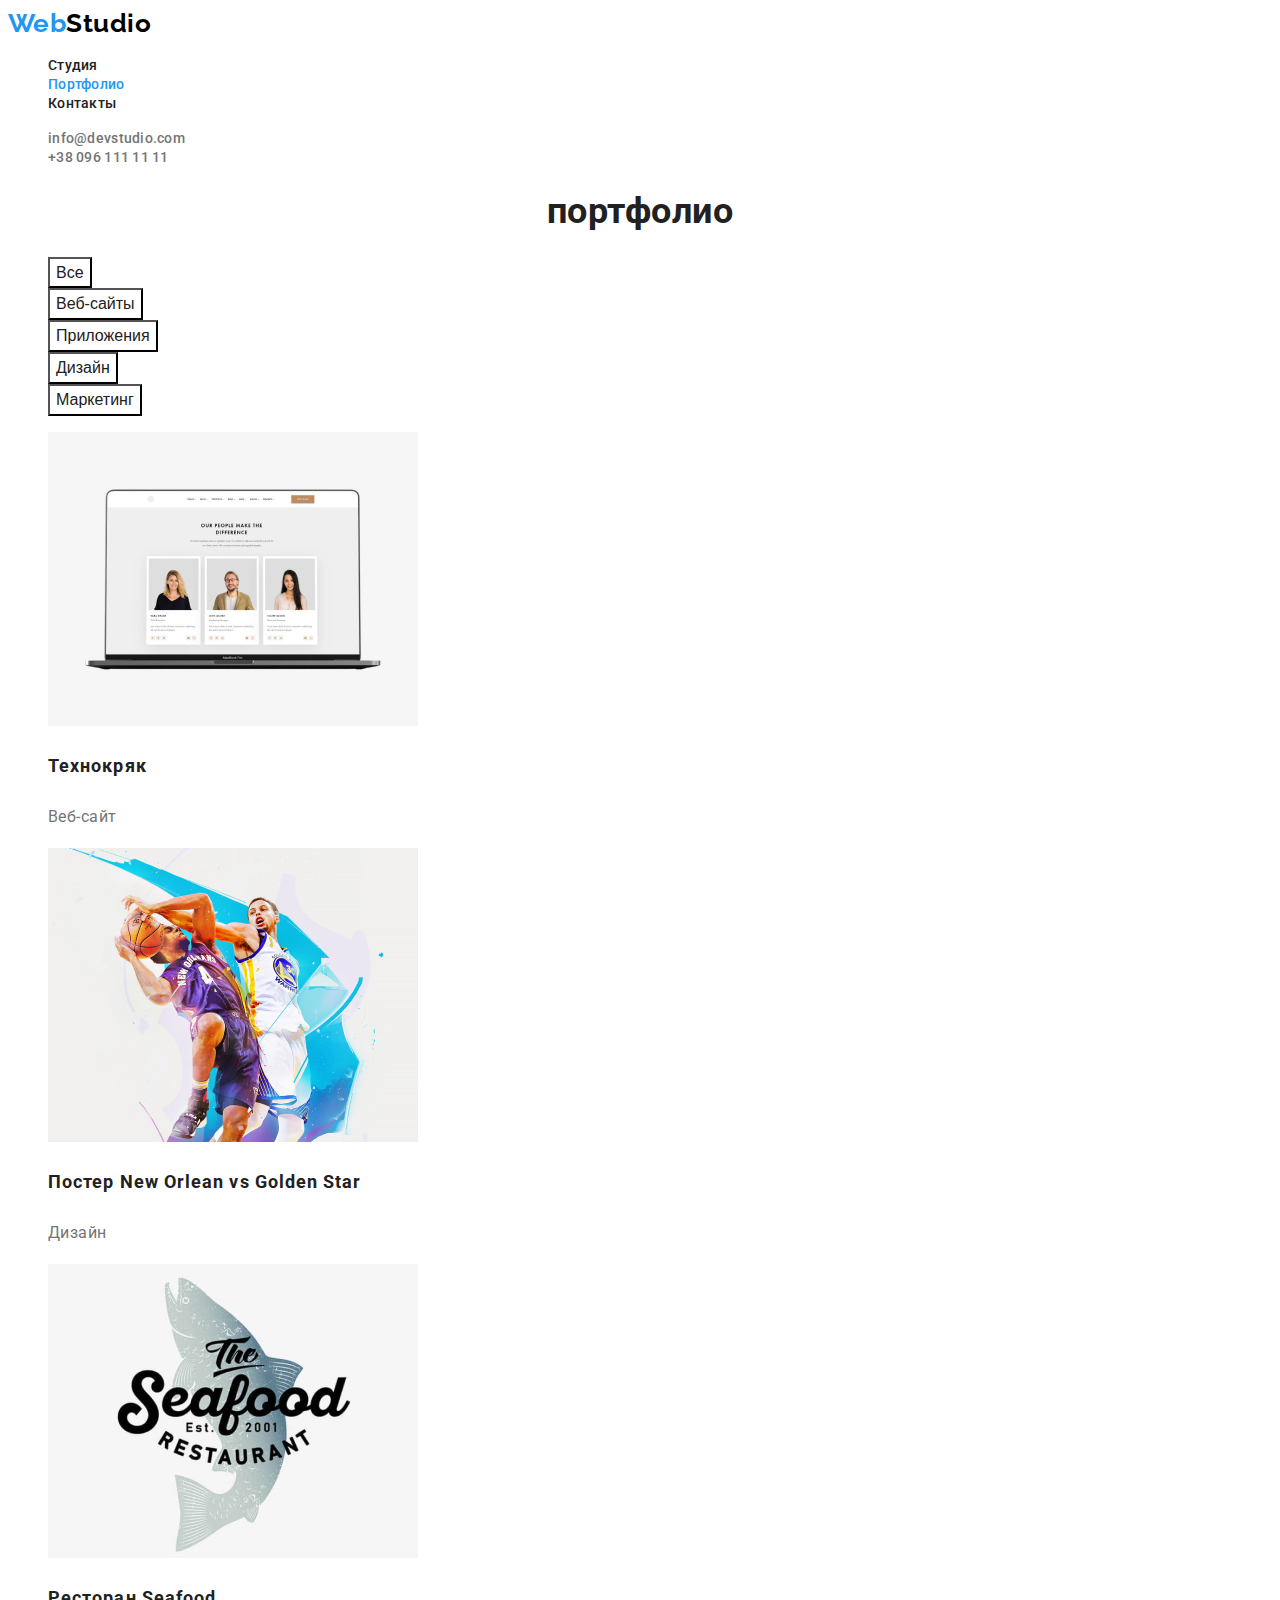
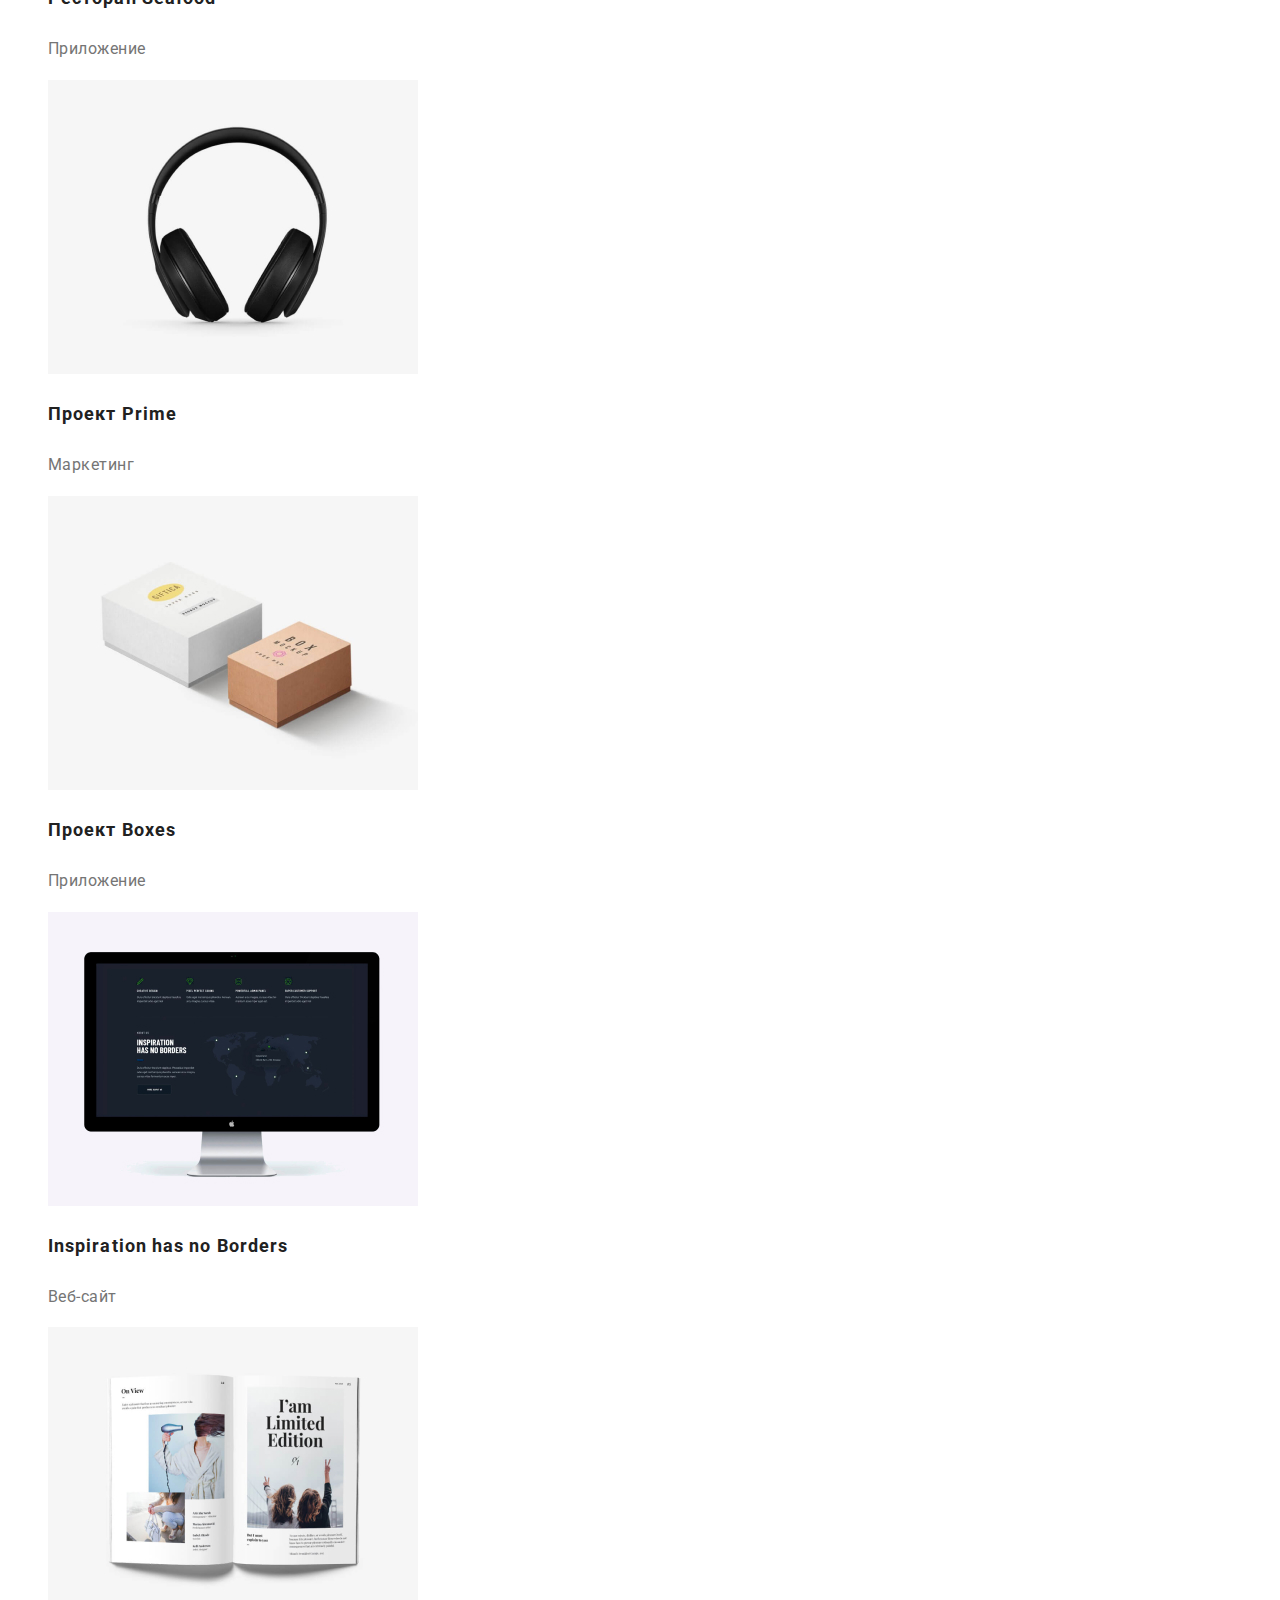
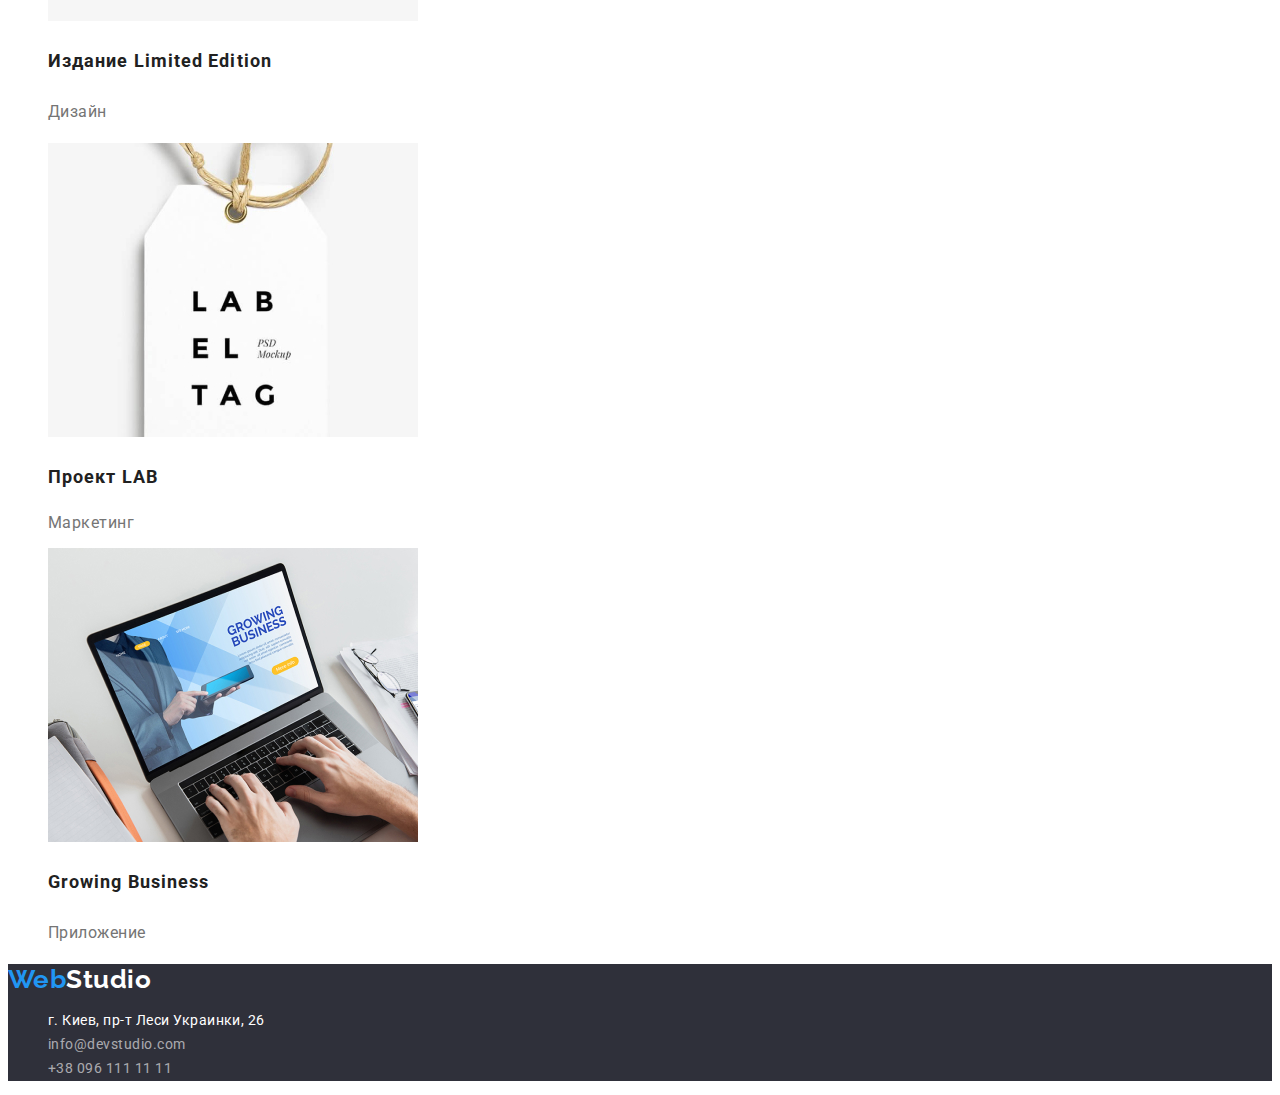
==== portfolio.html @ c962a1d8 "copy dz2" ====
<!DOCTYPE html>
<html lang="ru">
  <head>
    <meta charset="UTF-8" />
    <meta http-equiv="X-UA-Compatible" content="IE=edge" />
    <meta name="viewport" content="width=device-width, initial-scale=1.0" />
    <title>Portfolio</title>
    <link
      href="https://fonts.googleapis.com/css2?family=Raleway:wght@700&family=Roboto:wght@400;500;700;900&display=swap"
      rel="stylesheet"
    />
    <link rel="stylesheet" href="./css/styles.css" />
  </head>
  <body>
    <!-- top line  -->
    <header class="header">
      <div class="container">
        <a href="./index.html" class="logo link">
          <span class="logo-text">Web</span>Studio</a
        >
        <nav>
          <ul class="site-nav list">
            <li>
              <a href="./index.html" class="link">Студия</a>
            </li>
            <li>
              <a href="./portfolio.html" class="link current">Портфолио</a>
            </li>
            <li>
              <a href="#" class="link">Контакты</a>
            </li>
          </ul>
        </nav>
        <ul class="contact list">
          <li>
            <a href="mailto:info@devstudio.com" class="webmail link"
              >info@devstudio.com</a
            >
          </li>
          <li>
            <a href="tel:+380961111111" class="phone link">+38 096 111 11 11</a>
          </li>
        </ul>
      </div>
    </header>
    <!-- main container portfolio-->
    <main class="main-portfolio">
      <section class="section">
        <div class="container">
          <!-- h1 портфолио скрыть на css -->
          <h1 class="section-title">портфолио</h1>
          <!-- filter -->
          <ul class="filter list">
            <li>
              <button type="button" class="button secondary">Все</button>
            </li>
            <li>
              <button type="button" class="button secondary">Веб-сайты</button>
            </li>
            <li>
              <button type="button" class="button secondary">Приложения</button>
            </li>
            <li>
              <button type="button" class="button secondary">Дизайн</button>
            </li>
            <li>
              <button type="button" class="button secondary">Маркетинг</button>
            </li>
          </ul>
          <!-- portfolio -->
          <ul class="portfolio list">
            <li>
              <img
                src="./images/portfolio-img/technocryk.jpg"
                alt="Технокряк"
                width="370"
                height="294"
              />
              <h3 class="title">Технокряк</h3>
              <p class="text">Веб-сайт</p>
            </li>
            <li>
              <img
                src="./images/portfolio-img/poster.jpg"
                alt="Постер New Orlean vs Golden Star"
                width="370"
                height="294"
              />
              <h3 class="title">Постер New Orlean vs Golden Star</h3>
              <p class="text">Дизайн</p>
            </li>
            <li>
              <img
                src="./images/portfolio-img/aRestaurant.jpg"
                alt="Ресторан Seafood"
                width="370"
                height="294"
              />
              <h3 class="title">Ресторан Seafood</h3>
              <p class="text">Приложение</p>
            </li>
            <li>
              <img
                src="./images/portfolio-img/prime.jpg"
                alt="Проект Prime"
                width="370"
                height="294"
              />
              <h3 class="title">Проект Prime</h3>
              <p class="text">Маркетинг</p>
            </li>
            <li>
              <img
                src="./images/portfolio-img/boxesProject.jpg"
                alt="Проект Boxes"
                width="370"
                height="294"
              />
              <h3 class="title">Проект Boxes</h3>
              <p class="text">Приложение</p>
            </li>
            <li>
              <img
                src="./images/portfolio-img/inspirationHasNoBorders.jpg"
                alt="Inspiration has no Borders"
                width="370"
                height="294"
              />
              <h3 class="title">Inspiration has no Borders</h3>
              <p class="text">Веб-сайт</p>
            </li>
            <li>
              <img
                src="./images/portfolio-img/limitedEdition.jpg"
                alt="Издание Limited Edition"
                width="370"
                height="294"
              />
              <h3 class="title">Издание Limited Edition</h3>
              <p class="text">Дизайн</p>
            </li>
            <li>
              <img
                src="./images/portfolio-img/labProject.jpg"
                alt="Проект LAB"
                width="370"
                height="294"
              />
              <h3 class="title">Проект LAB</h3>
              <p class="">Маркетинг</p>
            </li>
            <li>
              <img
                src="./images/portfolio-img/growingBusiness.jpg"
                alt="Growing Business"
                width="370"
                height="294"
              />
              <h3 class="title">Growing Business</h3>
              <p class="text">Приложение</p>
            </li>
          </ul>
        </div>
      </section>
    </main>
    <!-- main footer -->
    <footer class="footer">
      <div class="container">
        <a href="./index.html" class="logo link">
          <span class="logo-text">Web</span>Studio</a
        >
        <address class="address">
          <ul class="list">
            <li class="item">
              <a href="#" class="adds link">г. Киев, пр-т Леси Украинки, 26</a>
            </li>
            <li class="item">
              <a href="mailto:info@devstudio.com" class="webmail link"
                >info@devstudio.com</a
              >
            </li>
            <li class="item">
              <a href="tel:+380961111111" class="phone link"
                >+38 096 111 11 11</a
              >
            </li>
          </ul>
        </address>
      </div>
    </footer>
  </body>
</html>
---- css/styles.css ----
/* common css */
/* основной цвет текста #757575 */
/* вторичный цвет текста #212121 */
/* белый #FFFFFF */
/* белый с прозрачностью  rgba(255, 255, 255, 0.6) */
/* цвет кнопок при наведении акцент #2196F3 */
/* текст фоновый доп #F5F4FA */
/* фоновый footer + hero #2F303A */
/* черный 000000 */
/* color liane ECECEC  */

:root {
  --primary-text-color: #757575;
  --title-text-color: #212121;
  --accent-color: #2196f3;
  --primary-whait-color: #ffffff;
  --primary-black-color: #000000;
  --color-with-transparency: rgba(255, 255, 255, 0.6);
  --color-section-background: #2f303a;
  --color-section-background2: #f5f4fa;
}

/* body */

body {
  font-family: 'Roboto', sans-serif;
  letter-spacing: 0.03em;

  background-color: var(--primary-whait-color);
  color: var(--primary-text-color);
}

.list {
  list-style: none;
}
.link {
  text-decoration: none;
}
/* 
.team .section-title,
.main-portfolio .section-title {
  display: none;
} */

/* section */

.section-title {
  font-size: 36px;
  line-height: 1.17;
  text-align: center;

  color: var(--title-text-color);
}

/* button */

.button {
  font-weight: 500;
  font-size: 16px;
  line-height: 1.62;
  cursor: pointer;

  background-color: var(--primary-whait-color);
  color: var(--title-text-color);
}

.button.primary {
  background-color: var(--accent-color);
  color: var(--primary-whait-color);
}
.button.primary:hover,
.button.primary:focus {
  background-color: var(--primary-whait-color);
  color: var(--accent-color);
}

.button.secondary:hover,
.button.secondary:focus {
  background-color: var(--accent-color);
  color: var(--primary-whait-color);
}

/* header */

/* header logo */

.logo {
  font-family: 'Raleway', sans-serif;
  font-weight: 700;
  font-size: 26px;
  line-height: 1.2;

  color: var(--primary-black-color);
}

.logo-text {
  color: var(--accent-color);
}

/* header  site-nav */
.site-nav .link {
  font-weight: 500;
  font-size: 14px;
  line-height: 1.14;
  letter-spacing: 0.02em;

  color: var(--title-text-color);
}

.site-nav .link:hover,
.site-nav .link:focus {
  color: var(--accent-color);
}

.site-nav .link.current {
  color: var(--accent-color);
}

/* header contact */
.contact .link {
  font-weight: 500;
  font-size: 14px;
  line-height: 1.14;
  letter-spacing: 0.02em;

  color: var(--primary-text-color);
}

.contact .link:hover,
.contact .link:focus {
  color: var(--accent-color);
}

/* index.html - css */

/* main container studio */

/* studio hero */

.hero {
  background-color: var(--color-section-background);
}

.hero-title {
  font-weight: 900;
  font-size: 44px;
  line-height: 1.36;
  letter-spacing: 0.06em;
  text-align: center;
  text-transform: uppercase;

  color: var(--primary-whait-color);
}

.hero .button {
  font-weight: 700;
  font-size: 16px;
  line-height: 1.87;
  letter-spacing: 0.06em;
  display: flex;
  align-items: center;
  text-align: center;
}

/* studio features */

.features .title {
  font-size: 14px;
  line-height: 1.14;
  text-transform: uppercase;

  color: var(--title-text-color);
}

.features .text {
  font-size: 14px;
  line-height: 1.71;
}

/* studio specialty */

/* studio team */

.team {
  background-color: var(--color-section-background2);
}

.team .title {
  font-weight: 500;
  font-size: 16px;
  line-height: 1.19;
  text-align: center;

  color: var(--title-text-color);
}

.team .text {
  font-size: 16px;
  line-height: 1.19;
  text-align: center;
}

/* footer */

.footer {
  background-color: var(--color-section-background);
}

.footer .link {
  color: var(--primary-whait-color);
}

.address {
  font-style: normal;
  font-size: 14px;
  line-height: 1.71;
}

.footer .webmail,
.footer .phone {
  color: var(--color-with-transparency);
}

.address .link:hover,
.address .link:focus {
  color: var(--accent-color);
}

/* portfolio.html - css */

/* main container portfolio */

.portfolio .title {
  font-size: 18px;
  line-height: 2;
  letter-spacing: 0.06em;

  color: var(--title-text-color);
}

.portfolio .text {
  font-size: 16px;
  line-height: 1.87;
}
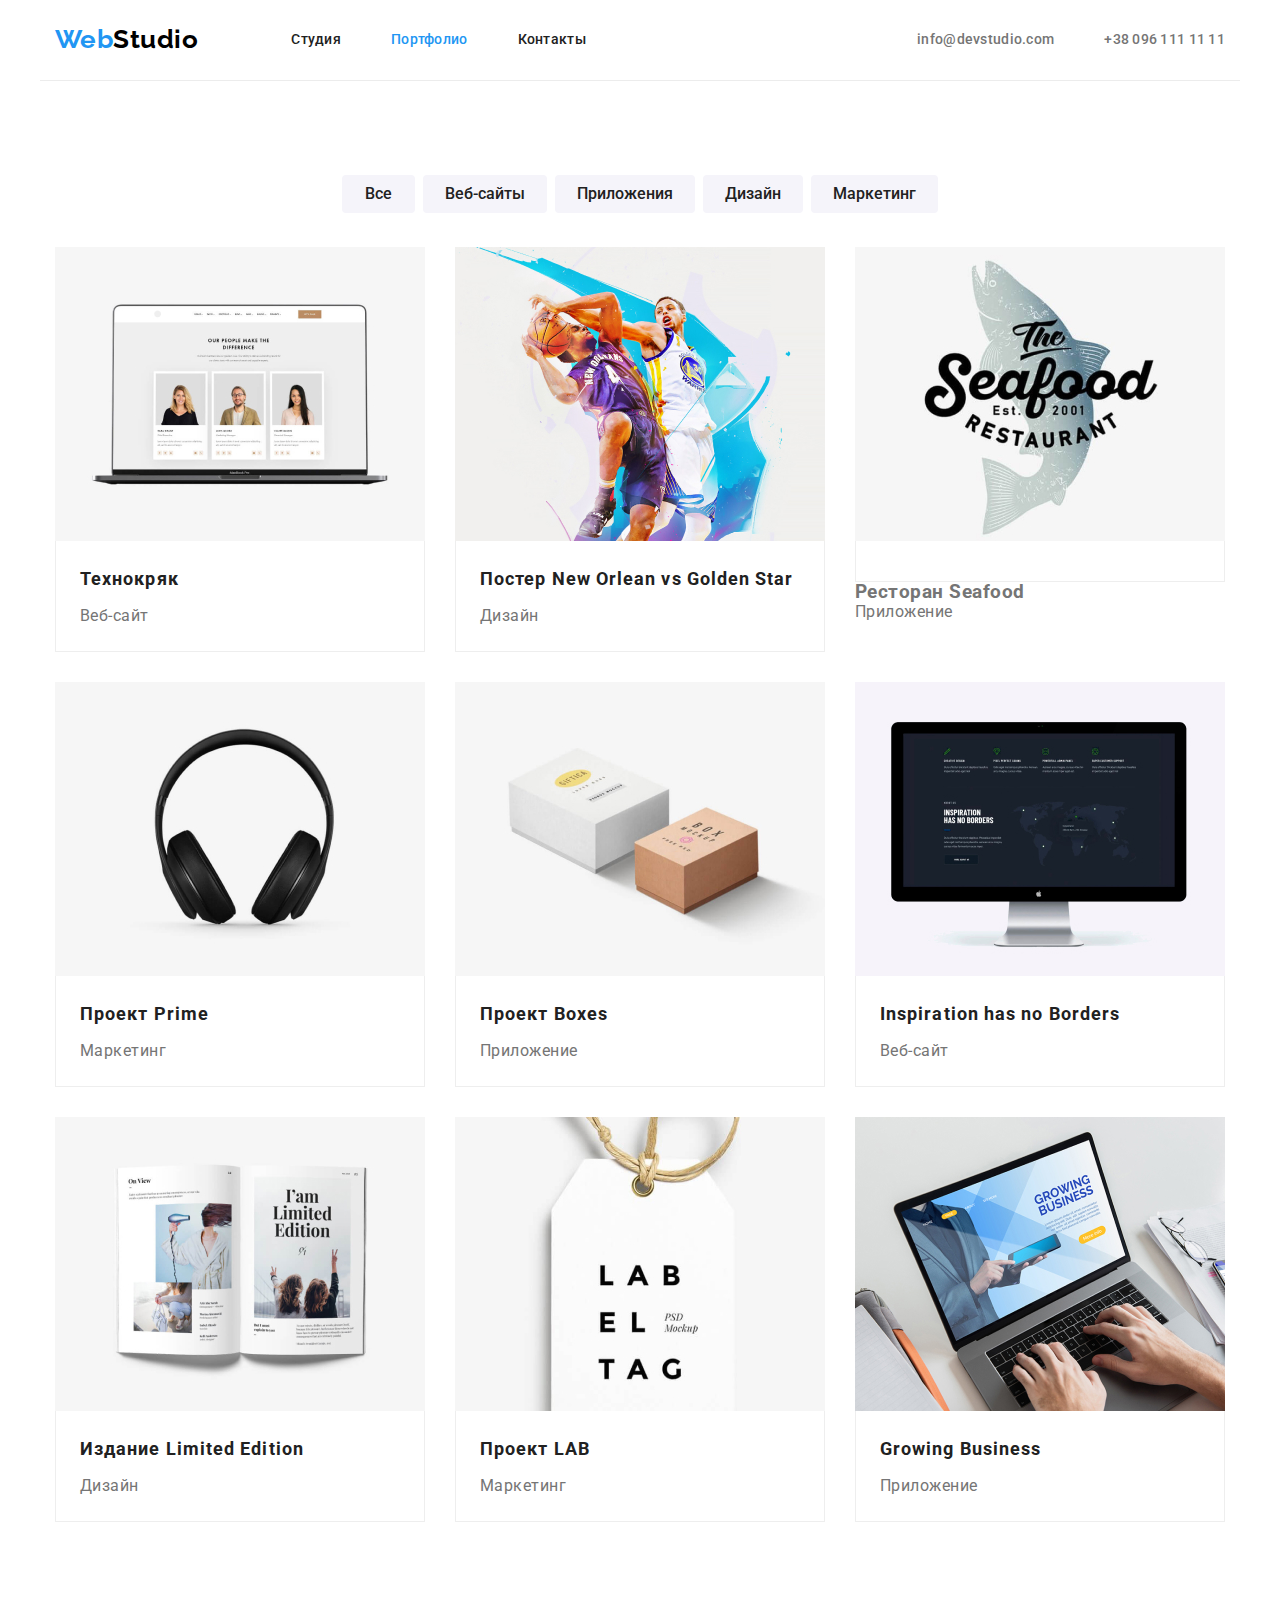
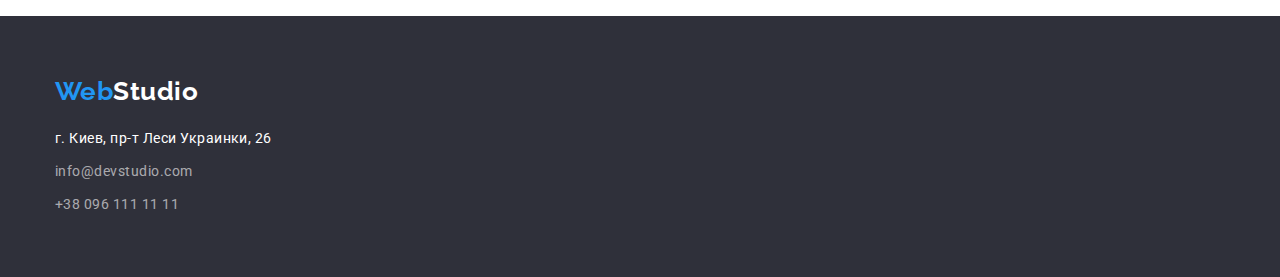
==== commit 985e2440: "dz3" ====
--- a/portfolio.html
+++ b/portfolio.html
@@ -8,6 +8,10 @@
     <link
       href="https://fonts.googleapis.com/css2?family=Raleway:wght@700&family=Roboto:wght@400;500;700;900&display=swap"
       rel="stylesheet"
+    />
+    <link
+      rel="stylesheet"
+      href="https://cdnjs.cloudflare.com/ajax/libs/modern-normalize/1.0.0/modern-normalize.min.css"
     />
     <link rel="stylesheet" href="./css/styles.css" />
   </head>
@@ -20,24 +24,24 @@
         >
         <nav>
           <ul class="site-nav list">
-            <li>
+            <li class="item">
               <a href="./index.html" class="link">Студия</a>
             </li>
-            <li>
+            <li class="item">
               <a href="./portfolio.html" class="link current">Портфолио</a>
             </li>
-            <li>
+            <li class="item">
               <a href="#" class="link">Контакты</a>
             </li>
           </ul>
         </nav>
         <ul class="contact list">
-          <li>
+          <li class="item">
             <a href="mailto:info@devstudio.com" class="webmail link"
               >info@devstudio.com</a
             >
           </li>
-          <li>
+          <li class="item">
             <a href="tel:+380961111111" class="phone link">+38 096 111 11 11</a>
           </li>
         </ul>
@@ -49,115 +53,189 @@
         <div class="container">
           <!-- h1 портфолио скрыть на css -->
           <h1 class="section-title">портфолио</h1>
+
           <!-- filter -->
-          <ul class="filter list">
-            <li>
+
+          <ul class="filtet list">
+            <li class="item">
               <button type="button" class="button secondary">Все</button>
             </li>
-            <li>
+            <li class="item">
               <button type="button" class="button secondary">Веб-сайты</button>
             </li>
-            <li>
+            <li class="item">
               <button type="button" class="button secondary">Приложения</button>
             </li>
-            <li>
+            <li class="item">
               <button type="button" class="button secondary">Дизайн</button>
             </li>
-            <li>
+            <li class="item">
               <button type="button" class="button secondary">Маркетинг</button>
             </li>
           </ul>
+
           <!-- portfolio -->
+
           <ul class="portfolio list">
-            <li>
-              <img
-                src="./images/portfolio-img/technocryk.jpg"
-                alt="Технокряк"
-                width="370"
-                height="294"
-              />
-              <h3 class="title">Технокряк</h3>
-              <p class="text">Веб-сайт</p>
-            </li>
-            <li>
-              <img
-                src="./images/portfolio-img/poster.jpg"
-                alt="Постер New Orlean vs Golden Star"
-                width="370"
-                height="294"
-              />
-              <h3 class="title">Постер New Orlean vs Golden Star</h3>
-              <p class="text">Дизайн</p>
-            </li>
-            <li>
-              <img
-                src="./images/portfolio-img/aRestaurant.jpg"
-                alt="Ресторан Seafood"
-                width="370"
-                height="294"
-              />
+            <li class="item">
+              <article class="portfolio-card">
+                <div class="card-thumb">
+                  <img
+                    class="portfolio-img"
+                    src="./images/portfolio-img/technocryk.jpg"
+                    alt="Технокряк"
+                    width="370"
+                    height="294"
+                  />
+                </div>
+                <div class="card-content">
+                  <h3 class="title">Технокряк</h3>
+                  <p class="text">Веб-сайт</p>
+                </div>
+              </article>
+            </li>
+
+            <li class="item">
+              <article class="portfolio-card">
+                <div class="card-thumb">
+                  <img
+                    class="portfolio-img"
+                    src="./images/portfolio-img/poster.jpg"
+                    alt="Постер New Orlean vs Golden Star"
+                    width="370"
+                    height="294"
+                  />
+                </div>
+                <div class="card-content">
+                  <h3 class="title">Постер New Orlean vs Golden Star</h3>
+                  <p class="text">Дизайн</p>
+                </div>
+              </article>
+            </li>
+
+            <li class="item">
+              <article class="portfolio-card">
+                <div class="card-thumb">
+                  <img
+                    class="portfolio-img"
+                    src="./images/portfolio-img/aRestaurant.jpg"
+                    alt="Ресторан Seafood"
+                    width="370"
+                    height="294"
+                  />
+                </div>
+                <div class="card-content"></div>
+              </article>
               <h3 class="title">Ресторан Seafood</h3>
               <p class="text">Приложение</p>
             </li>
-            <li>
-              <img
-                src="./images/portfolio-img/prime.jpg"
-                alt="Проект Prime"
-                width="370"
-                height="294"
-              />
-              <h3 class="title">Проект Prime</h3>
-              <p class="text">Маркетинг</p>
-            </li>
-            <li>
-              <img
-                src="./images/portfolio-img/boxesProject.jpg"
-                alt="Проект Boxes"
-                width="370"
-                height="294"
-              />
-              <h3 class="title">Проект Boxes</h3>
-              <p class="text">Приложение</p>
-            </li>
-            <li>
-              <img
-                src="./images/portfolio-img/inspirationHasNoBorders.jpg"
-                alt="Inspiration has no Borders"
-                width="370"
-                height="294"
-              />
-              <h3 class="title">Inspiration has no Borders</h3>
-              <p class="text">Веб-сайт</p>
-            </li>
-            <li>
-              <img
-                src="./images/portfolio-img/limitedEdition.jpg"
-                alt="Издание Limited Edition"
-                width="370"
-                height="294"
-              />
-              <h3 class="title">Издание Limited Edition</h3>
-              <p class="text">Дизайн</p>
-            </li>
-            <li>
-              <img
-                src="./images/portfolio-img/labProject.jpg"
-                alt="Проект LAB"
-                width="370"
-                height="294"
-              />
-              <h3 class="title">Проект LAB</h3>
-              <p class="">Маркетинг</p>
-            </li>
-            <li>
-              <img
-                src="./images/portfolio-img/growingBusiness.jpg"
-                alt="Growing Business"
-                width="370"
-                height="294"
-              />
-              <h3 class="title">Growing Business</h3>
-              <p class="text">Приложение</p>
+
+            <li class="item">
+              <article class="portfolio-card">
+                <div class="card-thumb">
+                  <img
+                    class="portfolio-img"
+                    src="./images/portfolio-img/prime.jpg"
+                    alt="Проект Prime"
+                    width="370"
+                    height="294"
+                  />
+                </div>
+                <div class="card-content">
+                  <h3 class="title">Проект Prime</h3>
+                  <p class="text">Маркетинг</p>
+                </div>
+              </article>
+            </li>
+
+            <li class="item">
+              <article class="portfolio-card">
+                <div class="card-thumb">
+                  <img
+                    class="portfolio-img"
+                    src="./images/portfolio-img/boxesProject.jpg"
+                    alt="Проект Boxes"
+                    width="370"
+                    height="294"
+                  />
+                </div>
+                <div class="card-content">
+                  <h3 class="title">Проект Boxes</h3>
+                  <p class="text">Приложение</p>
+                </div>
+              </article>
+            </li>
+
+            <li class="item">
+              <article class="portfolio-card">
+                <div class="card-thumb">
+                  <img
+                    class="portfolio-img"
+                    src="./images/portfolio-img/inspirationHasNoBorders.jpg"
+                    alt="Inspiration has no Borders"
+                    width="370"
+                    height="294"
+                  />
+                </div>
+                <div class="card-content">
+                  <h3 class="title">Inspiration has no Borders</h3>
+                  <p class="text">Веб-сайт</p>
+                </div>
+              </article>
+            </li>
+
+            <li class="item">
+              <article class="portfolio-card">
+                <div class="card-thumb">
+                  <img
+                    class="portfolio-img"
+                    src="./images/portfolio-img/limitedEdition.jpg"
+                    alt="Издание Limited Edition"
+                    width="370"
+                    height="294"
+                  />
+                </div>
+                <div class="card-content">
+                  <h3 class="title">Издание Limited Edition</h3>
+                  <p class="text">Дизайн</p>
+                </div>
+              </article>
+            </li>
+
+            <li class="item">
+              <article class="portfolio-card">
+                <div class="card-thumb">
+                  <img
+                    class="portfolio-img"
+                    src="./images/portfolio-img/labProject.jpg"
+                    alt="Проект LAB"
+                    width="370"
+                    height="294"
+                  />
+                </div>
+                <div class="card-content">
+                  <h3 class="title">Проект LAB</h3>
+                  <p class="text">Маркетинг</p>
+                </div>
+              </article>
+            </li>
+
+            <li class="item">
+              <article class="portfolio-card">
+                <div class="card-thumb">
+                  <img
+                    class="portfolio-img"
+                    src="./images/portfolio-img/growingBusiness.jpg"
+                    alt="Growing Business"
+                    width="370"
+                    height="294"
+                  />
+                </div>
+                <div class="card-content">
+                  <h3 class="title">Growing Business</h3>
+                  <p class="text">Приложение</p>
+                </div>
+              </article>
             </li>
           </ul>
         </div>
@@ -190,3 +268,4 @@
     </footer>
   </body>
 </html>
+<!-- ммв -->
--- a/css/styles.css
+++ b/css/styles.css
@@ -6,8 +6,9 @@
 /* цвет кнопок при наведении акцент #2196F3 */
 /* текст фоновый доп #F5F4FA */
 /* фоновый footer + hero #2F303A */
-/* черный 000000 */
-/* color liane ECECEC  */
+/* черный #000000 */
+/* color liane header ECECEC  */
+/* color liane card portfolio EEEEEE */
 
 :root {
   --primary-text-color: #757575;
@@ -18,7 +19,13 @@
   --color-with-transparency: rgba(255, 255, 255, 0.6);
   --color-section-background: #2f303a;
   --color-section-background2: #f5f4fa;
-}
+  --color-liane-header: #ececec;
+  --color-liane-card: #eeeeee;
+  --primary-btn-shadow-: 0px 4px 4px rgba(0, 0, 0, 0.15);
+  --primary-card-shadow: 0px 1px 3px rgba(0, 0, 0, 0.12),
+    0px 1px 1px rgba(0, 0, 0, 0.14), 0px 2px 1px rgba(0, 0, 0, 0.2);
+}
+/* геометрия- цвет-текст-оформительные элементы */
 
 /* body */
 
@@ -30,19 +37,51 @@
   color: var(--primary-text-color);
 }
 
+/* утилиты */
+h1,
+h2,
+h3,
+p,
+ul {
+  margin: 0;
+  padding: 0;
+}
+img {
+  display: block;
+  min-width: 100%;
+  height: auto;
+}
 .list {
   list-style: none;
 }
 .link {
+  display: inline-block;
   text-decoration: none;
-}
-/* 
-.team .section-title,
+  color: inherit;
+  outline: 0px;
+}
+
+/* container */
+
+.container {
+  margin-right: auto;
+  margin-left: auto;
+  width: 1200px;
+  padding: 94px 15px;
+  /* padding-top: 94px;
+  padding-right: 15px;
+  padding-bottom: 94px;
+  padding-left: 15px; */
+}
+
+/* скрывает ненужные title */
+
+.features .section-title,
 .main-portfolio .section-title {
   display: none;
-} */
-
-/* section */
+}
+
+/* section title */
 
 .section-title {
   font-size: 36px;
@@ -55,13 +94,21 @@
 /* button */
 
 .button {
+  display: inline-block;
+  padding: 10px 32px;
+  border: 0;
+  min-width: 73px;
+
   font-weight: 500;
   font-size: 16px;
   line-height: 1.62;
+  text-align: center;
   cursor: pointer;
 
   background-color: var(--primary-whait-color);
   color: var(--title-text-color);
+  border-radius: 4px;
+  outline: 0px;
 }
 
 .button.primary {
@@ -72,15 +119,29 @@
 .button.primary:focus {
   background-color: var(--primary-whait-color);
   color: var(--accent-color);
-}
-
+  /* box-shadow: var(--primary-shadow); */
+}
+
+.button.secondary {
+  padding: 6px 22px;
+  background-color: var(--color-section-background2);
+}
 .button.secondary:hover,
 .button.secondary:focus {
   background-color: var(--accent-color);
   color: var(--primary-whait-color);
+  /* box-shadow: var(--primary-shadow); */
 }
 
 /* header */
+
+.header .container {
+  display: flex;
+  padding-top: 0;
+  padding-bottom: 0;
+  border-bottom: 1px solid var(--color-liane-header);
+  align-items: center;
+}
 
 /* header logo */
 
@@ -98,7 +159,29 @@
 }
 
 /* header  site-nav */
+
+.site-nav {
+  display: flex;
+  margin-left: 93px;
+}
+/* .site-nav .item {
+  margin-right: 50px;
+}
+.site-nav .item:last-child {
+  margin-right: 0px;
+} */
+/* .site-nav .item:not(:last-child) {
+  margin-right: 50px;
+} */
+.site-nav .item + .item {
+  margin-left: 50px;
+}
+
 .site-nav .link {
+  display: block;
+  padding-top: 32px;
+  padding-bottom: 32px;
+
   font-weight: 500;
   font-size: 14px;
   line-height: 1.14;
@@ -117,7 +200,18 @@
 }
 
 /* header contact */
+
+.contact {
+  display: flex;
+  margin-left: auto;
+}
+
+.contact > .item + .item {
+  margin-left: 50px;
+}
+
 .contact .link {
+  display: block;
   font-weight: 500;
   font-size: 14px;
   line-height: 1.14;
@@ -141,12 +235,20 @@
   background-color: var(--color-section-background);
 }
 
+.hero .container {
+  padding-top: 200px;
+  padding-bottom: 200px;
+
+  text-align: center;
+}
+
 .hero-title {
+  margin-bottom: 30px;
   font-weight: 900;
+
   font-size: 44px;
   line-height: 1.36;
   letter-spacing: 0.06em;
-  text-align: center;
   text-transform: uppercase;
 
   color: var(--primary-whait-color);
@@ -157,16 +259,24 @@
   font-size: 16px;
   line-height: 1.87;
   letter-spacing: 0.06em;
-  display: flex;
   align-items: center;
-  text-align: center;
 }
 
 /* studio features */
 
+.features .list {
+  display: flex;
+}
+
+.features .item + .item {
+  margin-left: 30px;
+}
+
 .features .title {
+  margin-bottom: 10px;
   font-size: 14px;
   line-height: 1.14;
+
   text-transform: uppercase;
 
   color: var(--title-text-color);
@@ -179,17 +289,61 @@
 
 /* studio specialty */
 
+.specialty .list {
+  display: flex;
+}
+
+.specialty .item + .item {
+  margin-left: 30px;
+}
+
+.specialty .container {
+  padding-top: 0;
+}
+.specialty .section-title {
+  margin-bottom: 50px;
+}
+
 /* studio team */
 
 .team {
   background-color: var(--color-section-background2);
 }
 
+.team .list {
+  display: flex;
+}
+
+.team .item + .item {
+  margin-left: 30px;
+}
+
+.team .section-title {
+  margin-bottom: 50px;
+}
+
+.team-card {
+  margin-left: auto;
+  margin-right: auto;
+  padding-bottom: 30px;
+
+  text-align: center;
+  background-color: var(--primary-whait-color);
+
+  box-shadow: var(--primary-card-shadow);
+  border-radius: 0px 0px 4px 4px;
+}
+
+.team-img {
+  margin-bottom: 30px;
+}
+
 .team .title {
+  margin-bottom: 10px;
+
   font-weight: 500;
   font-size: 16px;
   line-height: 1.19;
-  text-align: center;
 
   color: var(--title-text-color);
 }
@@ -197,7 +351,6 @@
 .team .text {
   font-size: 16px;
   line-height: 1.19;
-  text-align: center;
 }
 
 /* footer */
@@ -206,8 +359,17 @@
   background-color: var(--color-section-background);
 }
 
+.footer .container {
+  padding-top: 60px;
+  padding-bottom: 60px;
+}
+
 .footer .link {
   color: var(--primary-whait-color);
+}
+
+.footer .logo {
+  margin-bottom: 20px;
 }
 
 .address {
@@ -215,6 +377,12 @@
   font-size: 14px;
   line-height: 1.71;
 }
+.footer .adds {
+  margin-bottom: 9px;
+}
+.footer .webmail {
+  margin-bottom: 9px;
+}
 
 .footer .webmail,
 .footer .phone {
@@ -230,7 +398,54 @@
 
 /* main container portfolio */
 
-.portfolio .title {
+/* filtet */
+
+.filtet {
+  margin-bottom: 34px;
+  text-align: center;
+}
+
+.filtet.list {
+  display: flex;
+  justify-content: center;
+}
+
+.filtet .item + .item {
+  margin-left: 8px;
+}
+
+/* main portfolio */
+
+.portfolio.list {
+  display: flex;
+  flex-wrap: wrap;
+}
+
+.portfolio .item {
+  margin-right: 30px;
+  margin-bottom: 30px;
+  flex-basis: calc((100% - 60px) / 3);
+}
+
+.portfolio .item:nth-child(3n) {
+  margin-right: 0;
+}
+.portfolio .item:nth-last-child(-n + 3) {
+  margin-bottom: 0;
+}
+
+/* card */
+
+.card-content {
+  padding: 20px 24px;
+  border-right: 1px solid var(--color-liane-card);
+  border-bottom: 1px solid var(--color-liane-card);
+  border-left: 1px solid var(--color-liane-card);
+}
+
+.portfolio-card .title {
+  margin-bottom: 4px;
+
   font-size: 18px;
   line-height: 2;
   letter-spacing: 0.06em;
@@ -238,7 +453,7 @@
   color: var(--title-text-color);
 }
 
-.portfolio .text {
+.portfolio-card .text {
   font-size: 16px;
   line-height: 1.87;
 }
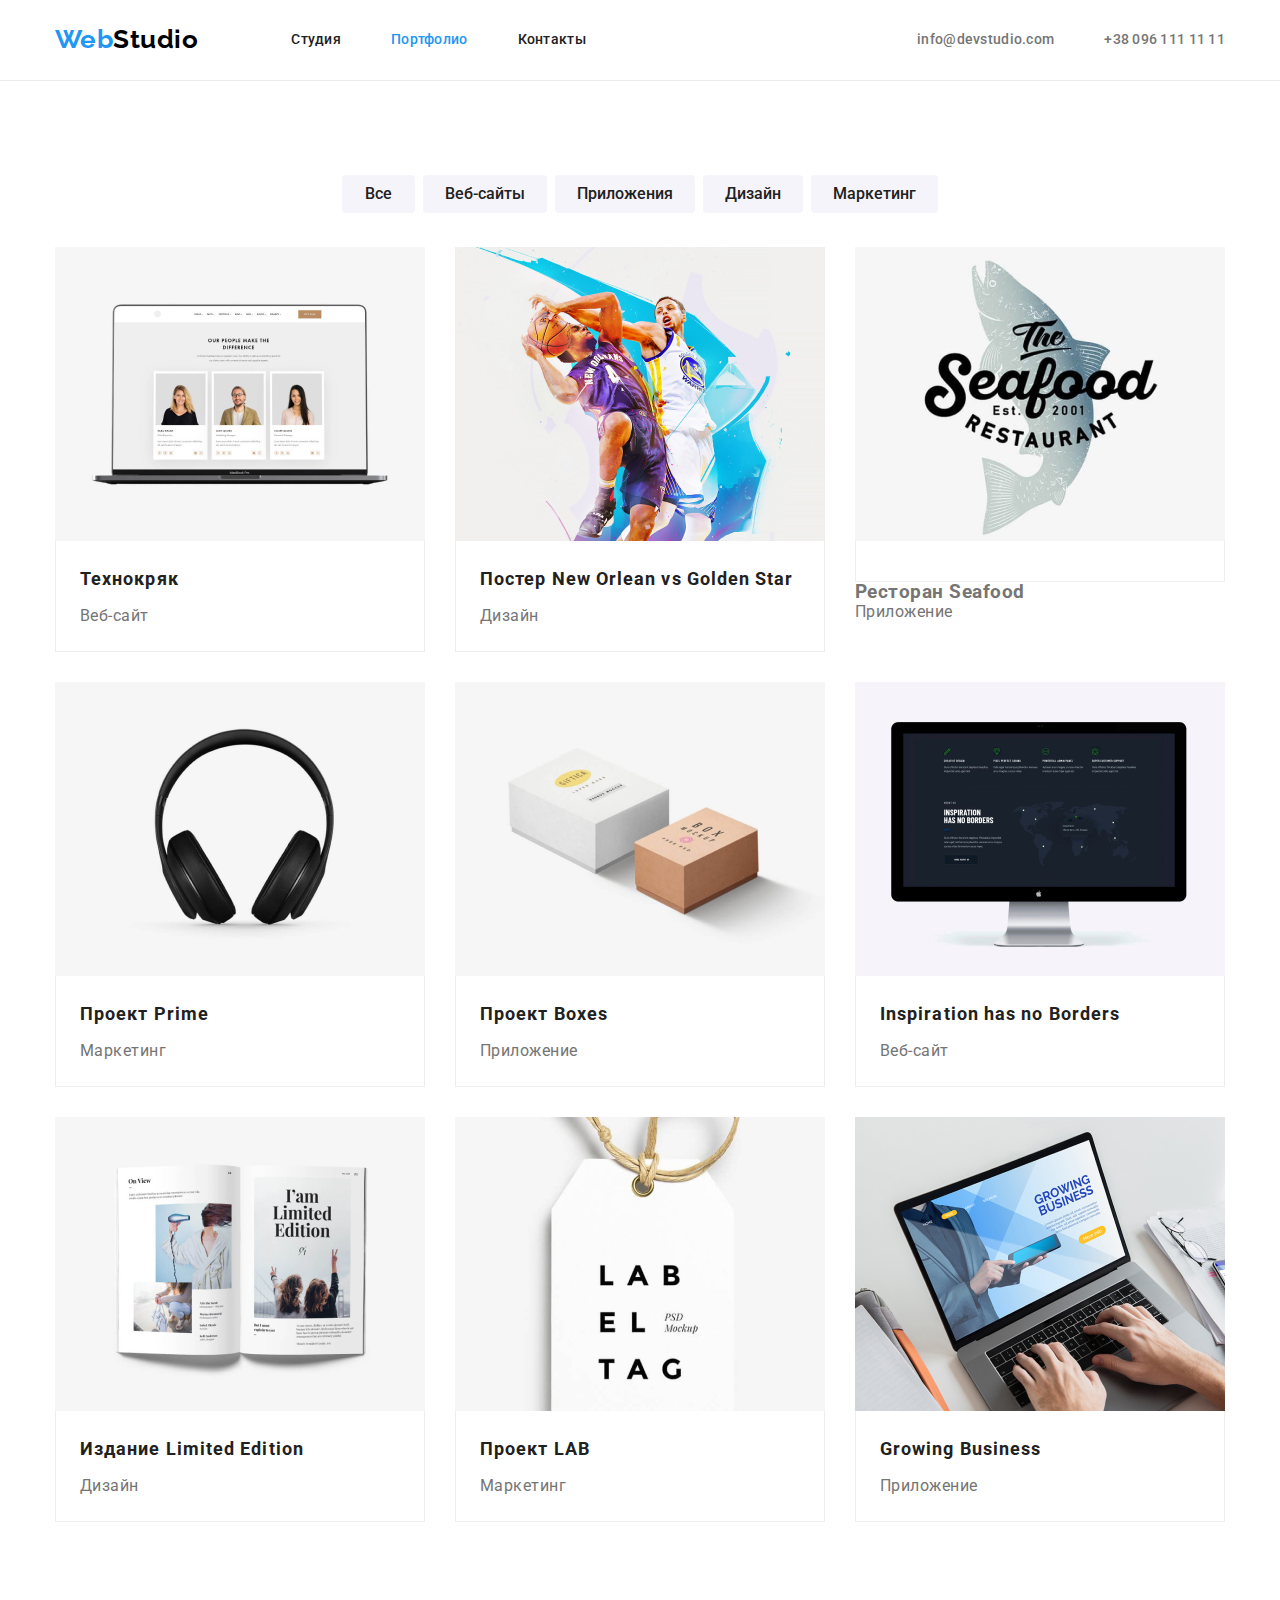
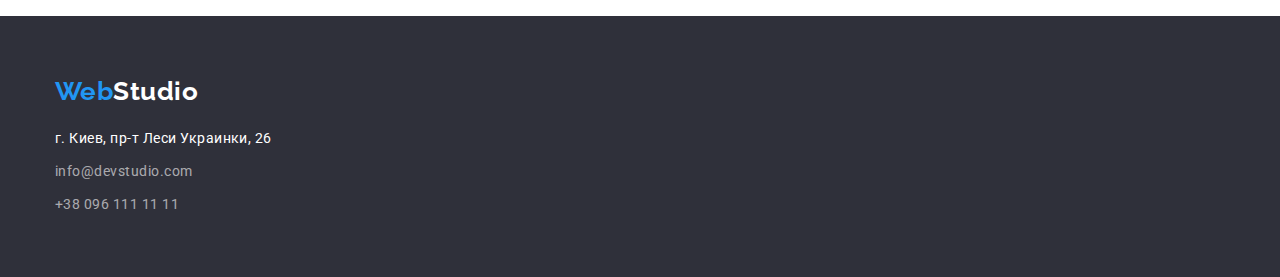
==== commit 0ed533d0: "дз3 правки" ====
--- a/portfolio.html
+++ b/portfolio.html
@@ -52,7 +52,7 @@
       <section class="section">
         <div class="container">
           <!-- h1 портфолио скрыть на css -->
-          <h1 class="section-title">портфолио</h1>
+          <h1 class="section-title visually-hidden">портфолио</h1>
 
           <!-- filter -->
 
--- a/css/styles.css
+++ b/css/styles.css
@@ -1,19 +1,8 @@
-/* common css */
-/* основной цвет текста #757575 */
-/* вторичный цвет текста #212121 */
-/* белый #FFFFFF */
-/* белый с прозрачностью  rgba(255, 255, 255, 0.6) */
-/* цвет кнопок при наведении акцент #2196F3 */
-/* текст фоновый доп #F5F4FA */
-/* фоновый footer + hero #2F303A */
-/* черный #000000 */
-/* color liane header ECECEC  */
-/* color liane card portfolio EEEEEE */
-
 :root {
   --primary-text-color: #757575;
   --title-text-color: #212121;
   --accent-color: #2196f3;
+  --accent-color-button: #1f59ec;
   --primary-whait-color: #ffffff;
   --primary-black-color: #000000;
   --color-with-transparency: rgba(255, 255, 255, 0.6);
@@ -68,17 +57,16 @@
   margin-left: auto;
   width: 1200px;
   padding: 94px 15px;
-  /* padding-top: 94px;
-  padding-right: 15px;
-  padding-bottom: 94px;
-  padding-left: 15px; */
 }
 
 /* скрывает ненужные title */
 
-.features .section-title,
-.main-portfolio .section-title {
-  display: none;
+.visually-hidden {
+  position: absolute;
+  clip: rect(0 0 0 0);
+  width: 1px;
+  height: 1px;
+  margin: -1px;
 }
 
 /* section title */
@@ -117,9 +105,9 @@
 }
 .button.primary:hover,
 .button.primary:focus {
-  background-color: var(--primary-whait-color);
-  color: var(--accent-color);
-  /* box-shadow: var(--primary-shadow); */
+  background-color: var(--accent-color-button);
+  color: var(--primary-whait-color);
+  box-shadow: var(--primary-shadow);
 }
 
 .button.secondary {
@@ -130,16 +118,20 @@
 .button.secondary:focus {
   background-color: var(--accent-color);
   color: var(--primary-whait-color);
-  /* box-shadow: var(--primary-shadow); */
+  box-shadow: var(--primary-shadow);
 }
 
 /* header */
+
+.header {
+  border-bottom: 1px solid var(--color-liane-header);
+}
 
 .header .container {
   display: flex;
   padding-top: 0;
   padding-bottom: 0;
-  border-bottom: 1px solid var(--color-liane-header);
+
   align-items: center;
 }
 
@@ -164,15 +156,7 @@
   display: flex;
   margin-left: 93px;
 }
-/* .site-nav .item {
-  margin-right: 50px;
-}
-.site-nav .item:last-child {
-  margin-right: 0px;
-} */
-/* .site-nav .item:not(:last-child) {
-  margin-right: 50px;
-} */
+
 .site-nav .item + .item {
   margin-left: 50px;
 }
